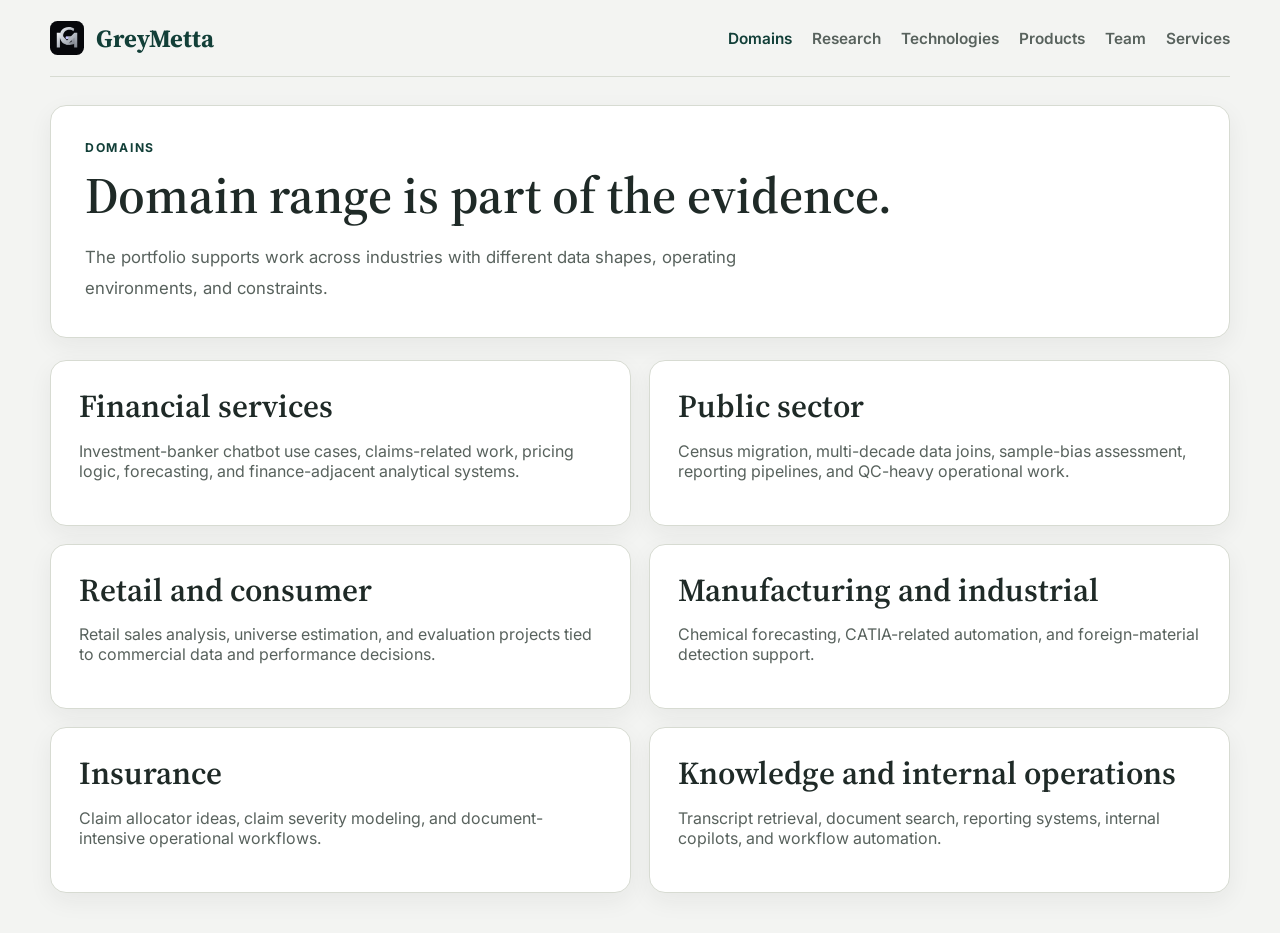
==== domains.html @ bc5dd59d "Initial GreyMetta site" ====
<!DOCTYPE html>
<html lang="en">
  <head>
    <meta charset="UTF-8" />
    <meta name="viewport" content="width=device-width, initial-scale=1.0" />
    <title>Domains | GreyMetta</title>
    <link rel="preconnect" href="https://fonts.googleapis.com" />
    <link rel="preconnect" href="https://fonts.gstatic.com" crossorigin />
    <link
      href="https://fonts.googleapis.com/css2?family=Inter:wght@400;500;600;700&family=Source+Serif+4:wght@400;600;700&display=swap"
      rel="stylesheet"
    />
    <link rel="stylesheet" href="styles.css" />
  </head>
  <body>
    <div class="site-frame">
      <header class="site-header">
        <div class="header-inner">
          <a class="brand" href="index.html">
            <img class="brand-logo" src="logo-mark.svg" alt="GreyMetta" />
            <span>GreyMetta</span>
          </a>
          <nav class="site-nav" aria-label="Main navigation">
            <a class="active" href="domains.html">Domains</a>
            <a href="research.html">Research</a>
            <a href="technologies.html">Technologies</a>
            <a href="products.html">Products</a>
            <a href="team.html">Team</a>
            <a href="services.html">Services</a>
          </nav>
        </div>
      </header>

      <main class="page-main">
        <!-- Editable: Domains Hero -->
        <section class="page-hero">
          <p class="kicker">Domains</p>
          <h1>Domain range is part of the evidence.</h1>
          <p class="lead">
            The portfolio supports work across industries with different data
            shapes, operating environments, and constraints.
          </p>
        </section>

        <!-- Editable: Domains Content -->
        <section class="page-section">
          <div class="card-grid">
            <article class="panel">
              <h2>Financial services</h2>
              <p>
                Investment-banker chatbot use cases, claims-related work,
                pricing logic, forecasting, and finance-adjacent analytical
                systems.
              </p>
            </article>
            <article class="panel">
              <h2>Public sector</h2>
              <p>
                Census migration, multi-decade data joins, sample-bias
                assessment, reporting pipelines, and QC-heavy operational work.
              </p>
            </article>
            <article class="panel">
              <h2>Retail and consumer</h2>
              <p>
                Retail sales analysis, universe estimation, and evaluation
                projects tied to commercial data and performance decisions.
              </p>
            </article>
            <article class="panel">
              <h2>Manufacturing and industrial</h2>
              <p>
                Chemical forecasting, CATIA-related automation, and
                foreign-material detection support.
              </p>
            </article>
            <article class="panel">
              <h2>Insurance</h2>
              <p>
                Claim allocator ideas, claim severity modeling, and
                document-intensive operational workflows.
              </p>
            </article>
            <article class="panel">
              <h2>Knowledge and internal operations</h2>
              <p>
                Transcript retrieval, document search, reporting systems,
                internal copilots, and workflow automation.
              </p>
            </article>
          </div>
        </section>
      </main>
    </div>
  </body>
</html>
---- styles.css ----
:root {
  --bg: #f3f4f2;
  --surface: #ffffff;
  --line: #d7dbd2;
  --text: #1f2a27;
  --muted: #58625d;
  --accent: #123f38;
  --accent-soft: #f0f4f1;
  --radius: 16px;
  --shadow: 0 8px 24px rgba(31, 42, 39, 0.06);
}

* {
  box-sizing: border-box;
}

html {
  scroll-behavior: smooth;
}

body {
  margin: 0;
  background: var(--bg);
  color: var(--text);
  font-family: "Inter", sans-serif;
}

.site-frame {
  width: min(1180px, calc(100% - 32px));
  margin: 0 auto 40px;
}

.site-header {
  border-bottom: 1px solid var(--line);
  background: rgba(243, 244, 242, 0.96);
  position: sticky;
  top: 0;
}

.header-inner {
  display: flex;
  align-items: center;
  justify-content: space-between;
  gap: 24px;
  min-height: 76px;
}

.brand {
  display: inline-flex;
  align-items: center;
  gap: 12px;
  color: var(--accent);
  text-decoration: none;
  font-family: "Source Serif 4", serif;
  font-size: 1.55rem;
  font-weight: 700;
}

.brand-logo {
  width: 34px;
  height: 34px;
  display: block;
  flex: 0 0 auto;
}

.site-nav {
  display: flex;
  flex-wrap: wrap;
  gap: 20px;
}

.site-nav a {
  color: var(--muted);
  text-decoration: none;
  font-size: 0.96rem;
  font-weight: 600;
}

.site-nav a.active,
.site-nav a:hover,
.site-nav a:focus-visible,
.text-link:hover {
  color: var(--accent);
}

.text-link:focus-visible {
  color: var(--accent);
}

main {
  padding-top: 28px;
}

.hero,
.page-hero,
.panel,
.closing-section,
.metrics-row article {
  background: var(--surface);
  border: 1px solid var(--line);
  box-shadow: var(--shadow);
}

.hero {
  display: grid;
  grid-template-columns: 1.2fr 0.8fr;
  gap: 24px;
  padding: 40px;
  border-radius: var(--radius);
}

.hero-copy h1,
.page-hero h1,
.panel h2,
.closing-copy h2 {
  margin: 0;
  font-family: "Source Serif 4", serif;
  font-weight: 600;
  line-height: 1.12;
}

.hero-copy h1 {
  font-size: clamp(2.7rem, 5vw, 4.6rem);
  max-width: 760px;
}

.page-hero h1 {
  font-size: clamp(2.3rem, 4vw, 3.3rem);
}

.kicker,
.section-label {
  margin: 0 0 12px;
  color: var(--accent);
  text-transform: uppercase;
  letter-spacing: 0.14em;
  font-size: 0.76rem;
  font-weight: 700;
}

.lead,
.panel p,
.closing-copy p,
.form-note,
label,
.plain-list li {
  color: var(--muted);
}

.lead {
  max-width: 700px;
  margin: 18px 0 0;
  font-size: 1.05rem;
  line-height: 1.8;
}

.hero-actions {
  display: flex;
  flex-wrap: wrap;
  gap: 14px;
  margin-top: 28px;
}

.button {
  display: inline-flex;
  align-items: center;
  justify-content: center;
  padding: 13px 20px;
  border-radius: 999px;
  border: 1px solid var(--accent);
  background: var(--accent);
  color: #fff;
  text-decoration: none;
  font-weight: 700;
  cursor: pointer;
}

.button-secondary {
  background: #fff;
  color: var(--accent);
}

.button-small {
  padding: 10px 16px;
}

.hero-aside {
  display: flex;
}

.aside-block {
  width: 100%;
  padding: 24px;
  border-radius: var(--radius);
  background: var(--accent-soft);
  border: 1px solid var(--line);
}

.aside-block h2 {
  margin: 0 0 14px;
  font-family: "Source Serif 4", serif;
}

.metrics-row {
  display: grid;
  grid-template-columns: repeat(4, minmax(0, 1fr));
  gap: 16px;
  margin-top: 22px;
}

.metrics-row article {
  padding: 20px;
  border-radius: var(--radius);
}

.metrics-row strong {
  display: block;
  margin-bottom: 8px;
  color: var(--accent);
  font-size: 1.25rem;
}

.section-grid,
.card-grid {
  display: grid;
  gap: 18px;
}

.section-grid {
  grid-template-columns: repeat(2, minmax(0, 1fr));
  margin-top: 22px;
}

.section-grid.single {
  grid-template-columns: 1fr;
}

.panel {
  padding: 28px;
  border-radius: var(--radius);
}

.panel h2 {
  font-size: 2rem;
  margin-bottom: 14px;
}

.panel-wide {
  width: 100%;
}

.columns-two {
  display: grid;
  grid-template-columns: repeat(2, minmax(0, 1fr));
  gap: 24px;
}

.text-link {
  color: var(--accent);
  text-decoration: none;
  font-weight: 700;
}

.closing-section {
  display: grid;
  grid-template-columns: 1fr 0.9fr;
  gap: 28px;
  padding: 32px;
  margin-top: 22px;
  border-radius: var(--radius);
}

.contact-form {
  display: grid;
  gap: 14px;
}

label {
  display: grid;
  gap: 8px;
  font-weight: 600;
}

input,
textarea {
  width: 100%;
  padding: 14px 16px;
  border: 1px solid var(--line);
  border-radius: 12px;
  font: inherit;
  color: var(--text);
  background: #fff;
}

input:focus,
textarea:focus {
  outline: 2px solid rgba(18, 63, 56, 0.16);
  border-color: rgba(18, 63, 56, 0.36);
}

.form-note {
  min-height: 1.2em;
  margin: 0;
}

.page-main {
  padding-top: 28px;
}

.page-hero {
  padding: 34px;
  border-radius: var(--radius);
}

.page-section {
  margin-top: 22px;
}

.card-grid {
  grid-template-columns: repeat(2, minmax(0, 1fr));
}

.term-grid {
  display: flex;
  flex-wrap: wrap;
  gap: 10px;
}

.term-grid span {
  display: inline-flex;
  align-items: center;
  padding: 9px 12px;
  border: 1px solid var(--line);
  border-radius: 999px;
  background: var(--accent-soft);
  color: var(--accent);
  font-size: 0.92rem;
  font-weight: 600;
  line-height: 1.3;
}

.stacked-panels {
  display: grid;
  gap: 18px;
}

.plain-list {
  margin: 0;
  padding-left: 18px;
}

.plain-list li + li {
  margin-top: 10px;
}

@media (max-width: 920px) {
  .hero,
  .section-grid,
  .card-grid,
  .columns-two,
  .closing-section,
  .metrics-row {
    grid-template-columns: 1fr;
  }
}

@media (max-width: 720px) {
  .site-frame {
    width: min(100% - 18px, 100%);
  }

  .header-inner {
    flex-direction: column;
    align-items: flex-start;
    padding: 16px 0;
  }

  .site-nav {
    gap: 12px 16px;
  }

  .hero,
  .page-hero,
  .panel,
  .closing-section {
    padding: 22px;
  }
}
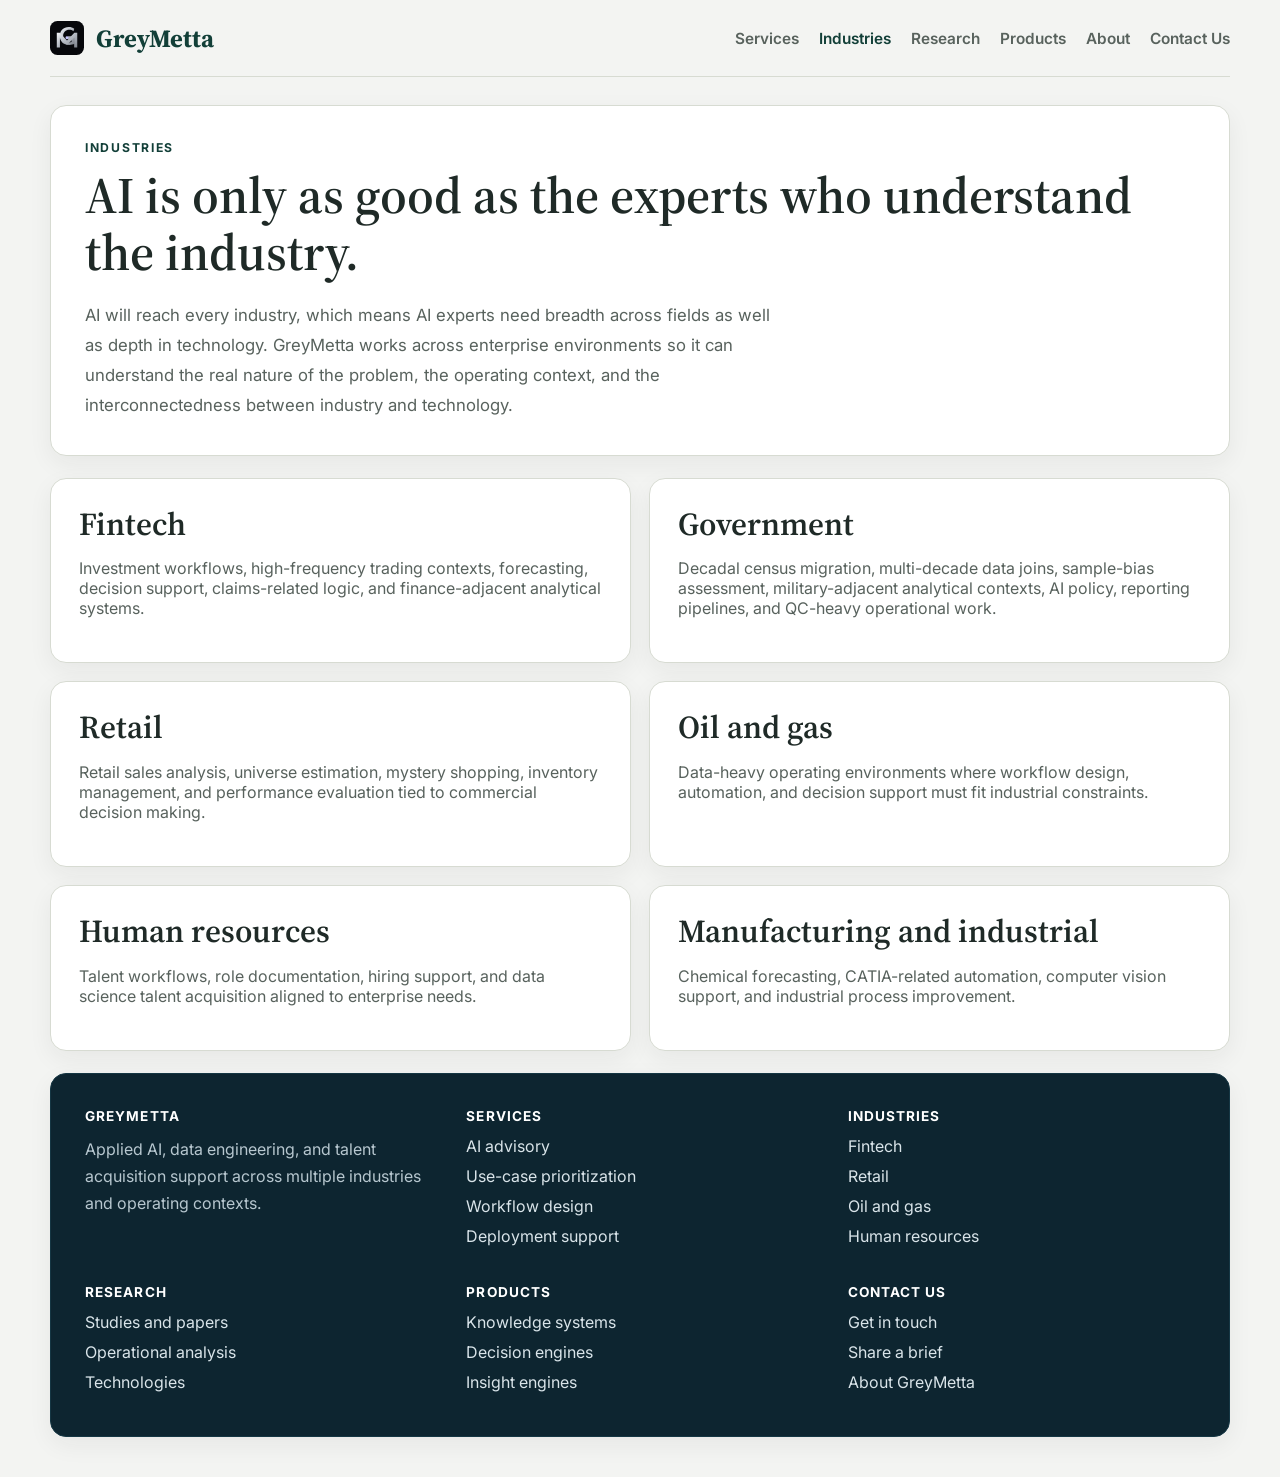
==== commit 0d088768: "Refine industries page messaging" ====
--- a/domains.html
+++ b/domains.html
@@ -3,7 +3,7 @@
   <head>
     <meta charset="UTF-8" />
     <meta name="viewport" content="width=device-width, initial-scale=1.0" />
-    <title>Domains | GreyMetta</title>
+    <title>Industries | GreyMetta</title>
     <link rel="preconnect" href="https://fonts.googleapis.com" />
     <link rel="preconnect" href="https://fonts.gstatic.com" crossorigin />
     <link
@@ -21,76 +21,124 @@
             <span>GreyMetta</span>
           </a>
           <nav class="site-nav" aria-label="Main navigation">
-            <a class="active" href="domains.html">Domains</a>
+            <a href="services.html">Services</a>
+            <a class="active" href="domains.html">Industries</a>
             <a href="research.html">Research</a>
-            <a href="technologies.html">Technologies</a>
             <a href="products.html">Products</a>
-            <a href="team.html">Team</a>
-            <a href="services.html">Services</a>
+            <a href="team.html">About</a>
+            <a href="contact.html">Contact Us</a>
           </nav>
         </div>
       </header>
 
       <main class="page-main">
-        <!-- Editable: Domains Hero -->
         <section class="page-hero">
-          <p class="kicker">Domains</p>
-          <h1>Domain range is part of the evidence.</h1>
+          <p class="kicker">Industries</p>
+          <h1>AI is only as good as the experts who understand the industry.</h1>
           <p class="lead">
-            The portfolio supports work across industries with different data
-            shapes, operating environments, and constraints.
+            AI will reach every industry, which means AI experts need breadth
+            across fields as well as depth in technology. GreyMetta works
+            across enterprise environments so it can understand the real
+            nature of the problem, the operating context, and the
+            interconnectedness between industry and technology.
           </p>
         </section>
 
-        <!-- Editable: Domains Content -->
         <section class="page-section">
           <div class="card-grid">
             <article class="panel">
-              <h2>Financial services</h2>
+              <h2>Fintech</h2>
               <p>
-                Investment-banker chatbot use cases, claims-related work,
-                pricing logic, forecasting, and finance-adjacent analytical
-                systems.
+                Investment workflows, high-frequency trading contexts,
+                forecasting, decision support, claims-related logic, and
+                finance-adjacent analytical systems.
               </p>
             </article>
             <article class="panel">
-              <h2>Public sector</h2>
+              <h2>Government</h2>
               <p>
-                Census migration, multi-decade data joins, sample-bias
-                assessment, reporting pipelines, and QC-heavy operational work.
+                Decadal census migration, multi-decade data joins, sample-bias
+                assessment, military-adjacent analytical contexts, AI policy,
+                reporting pipelines, and QC-heavy operational work.
               </p>
             </article>
             <article class="panel">
-              <h2>Retail and consumer</h2>
+              <h2>Retail</h2>
               <p>
-                Retail sales analysis, universe estimation, and evaluation
-                projects tied to commercial data and performance decisions.
+                Retail sales analysis, universe estimation, mystery shopping,
+                inventory management, and performance evaluation tied to
+                commercial decision making.
+              </p>
+            </article>
+            <article class="panel">
+              <h2>Oil and gas</h2>
+              <p>
+                Data-heavy operating environments where workflow design,
+                automation, and decision support must fit industrial
+                constraints.
+              </p>
+            </article>
+            <article class="panel">
+              <h2>Human resources</h2>
+              <p>
+                Talent workflows, role documentation, hiring support, and data
+                science talent acquisition aligned to enterprise needs.
               </p>
             </article>
             <article class="panel">
               <h2>Manufacturing and industrial</h2>
               <p>
-                Chemical forecasting, CATIA-related automation, and
-                foreign-material detection support.
-              </p>
-            </article>
-            <article class="panel">
-              <h2>Insurance</h2>
-              <p>
-                Claim allocator ideas, claim severity modeling, and
-                document-intensive operational workflows.
-              </p>
-            </article>
-            <article class="panel">
-              <h2>Knowledge and internal operations</h2>
-              <p>
-                Transcript retrieval, document search, reporting systems,
-                internal copilots, and workflow automation.
+                Chemical forecasting, CATIA-related automation, computer vision
+                support, and industrial process improvement.
               </p>
             </article>
           </div>
         </section>
       </main>
+
+      <footer class="site-footer">
+        <div class="footer-grid">
+          <div>
+            <p class="footer-heading">GreyMetta</p>
+            <p class="footer-copy">
+              Applied AI, data engineering, and talent acquisition support
+              across multiple industries and operating contexts.
+            </p>
+          </div>
+          <div>
+            <p class="footer-heading">Services</p>
+            <a href="services.html">AI advisory</a>
+            <a href="services.html">Use-case prioritization</a>
+            <a href="services.html">Workflow design</a>
+            <a href="services.html">Deployment support</a>
+          </div>
+          <div>
+            <p class="footer-heading">Industries</p>
+            <a href="domains.html">Fintech</a>
+            <a href="domains.html">Retail</a>
+            <a href="domains.html">Oil and gas</a>
+            <a href="domains.html">Human resources</a>
+          </div>
+          <div>
+            <p class="footer-heading">Research</p>
+            <a href="research.html">Studies and papers</a>
+            <a href="research.html">Operational analysis</a>
+            <a href="technologies.html">Technologies</a>
+          </div>
+          <div>
+            <p class="footer-heading">Products</p>
+            <a href="products.html">Knowledge systems</a>
+            <a href="products.html">Decision engines</a>
+            <a href="products.html">Insight engines</a>
+          </div>
+          <div>
+            <p class="footer-heading">Contact Us</p>
+            <a href="contact.html">Get in touch</a>
+            <a href="contact.html">Share a brief</a>
+            <a href="team.html">About GreyMetta</a>
+          </div>
+        </div>
+      </footer>
     </div>
   </body>
 </html>
--- a/styles.css
+++ b/styles.css
@@ -270,6 +270,49 @@
   border-radius: var(--radius);
 }
 
+.site-footer {
+  margin-top: 22px;
+  padding: 34px;
+  border-radius: var(--radius);
+  background: #0d2530;
+  color: #e8edf0;
+  border: 1px solid #153744;
+  box-shadow: var(--shadow);
+}
+
+.footer-grid {
+  display: grid;
+  grid-template-columns: repeat(3, minmax(0, 1fr));
+  gap: 28px 34px;
+}
+
+.footer-heading {
+  margin: 0 0 12px;
+  color: #ffffff;
+  text-transform: uppercase;
+  letter-spacing: 0.08em;
+  font-size: 0.85rem;
+  font-weight: 700;
+}
+
+.footer-copy {
+  margin: 0;
+  color: #b7c7cf;
+  line-height: 1.7;
+}
+
+.site-footer a {
+  display: block;
+  margin-bottom: 10px;
+  color: #d9e4e9;
+  text-decoration: none;
+}
+
+.site-footer a:hover,
+.site-footer a:focus-visible {
+  color: #ffffff;
+}
+
 .contact-form {
   display: grid;
   gap: 14px;
@@ -359,7 +402,8 @@
   .card-grid,
   .columns-two,
   .closing-section,
-  .metrics-row {
+  .metrics-row,
+  .footer-grid {
     grid-template-columns: 1fr;
   }
 }
